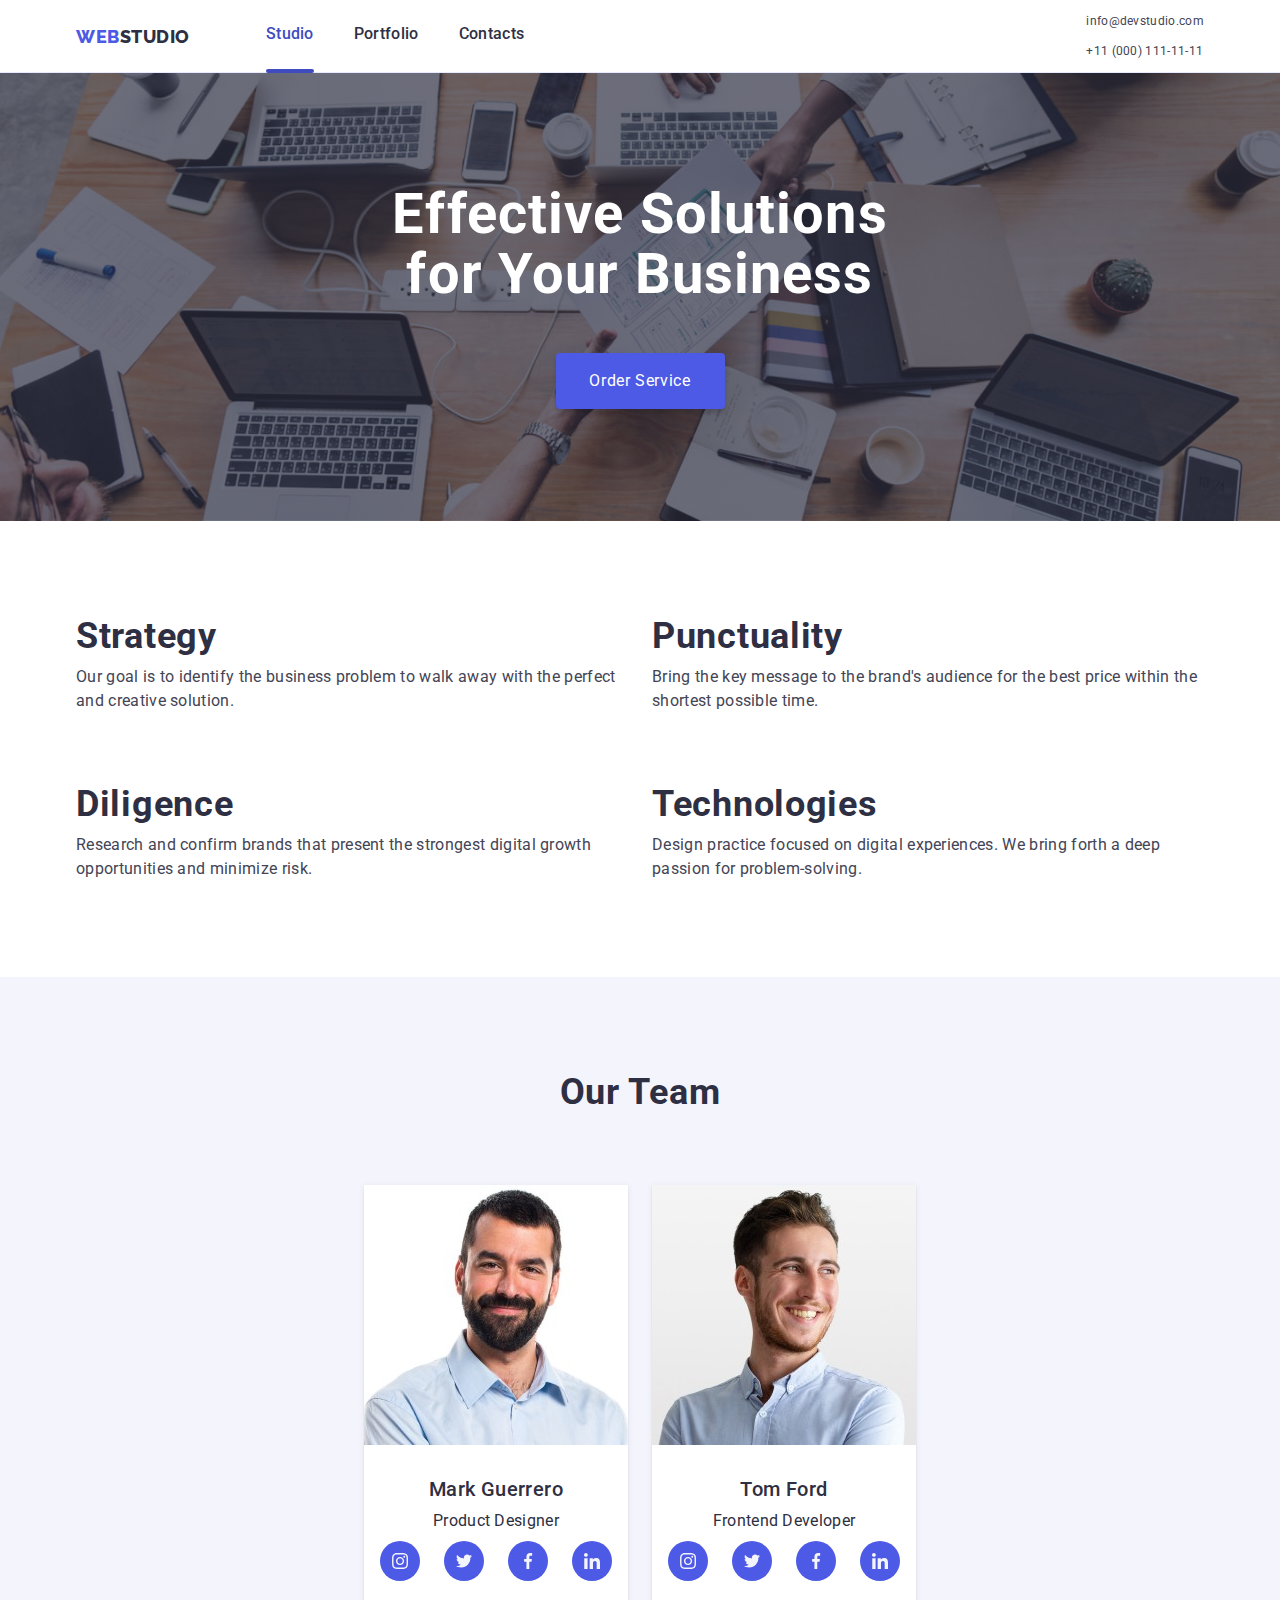
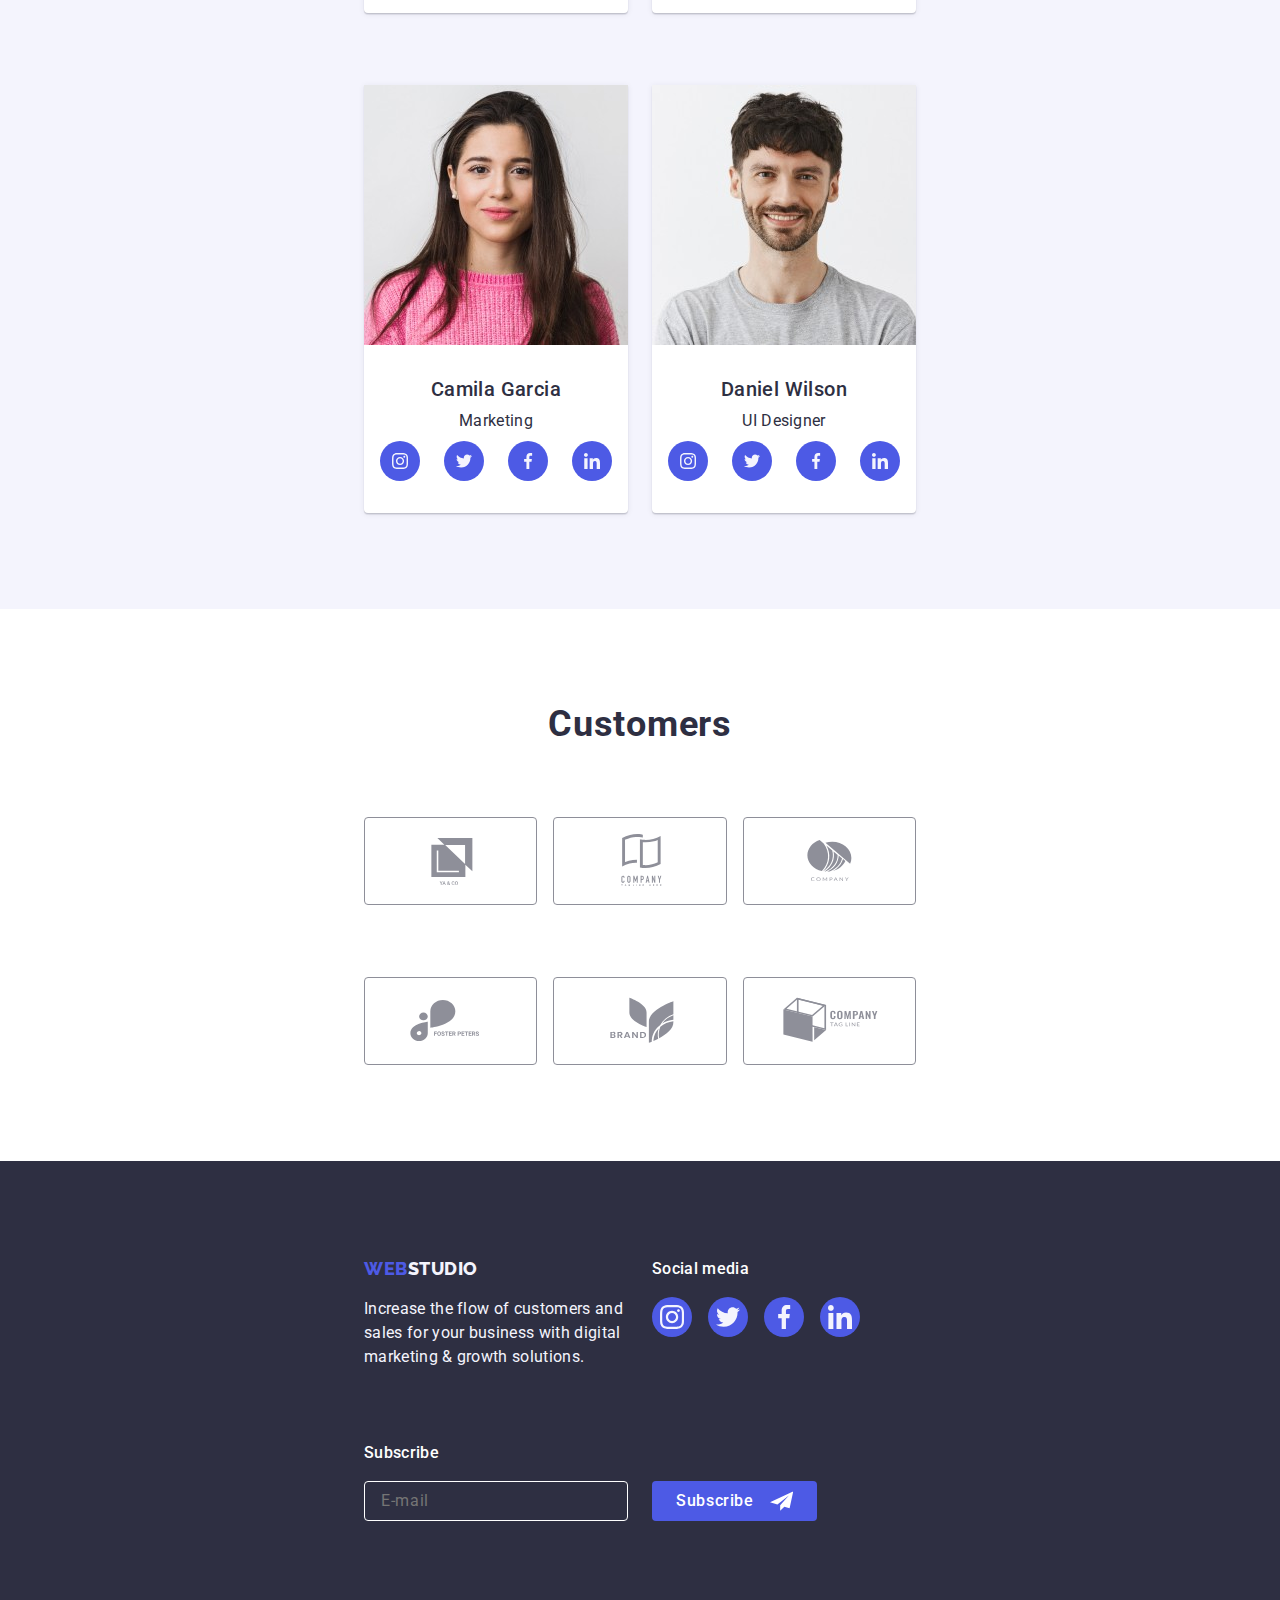
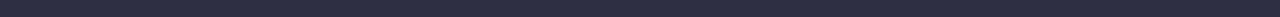
==== index.html @ 0ea80d76 "header rosponsive" ====
<!DOCTYPE html>
<html lang="en">
  <head>
    <meta charset="UTF-8" />
    <meta name="viewport" content="width=device-width, initial-scale=1.0" />
    <meta name="keywords" content="Web Studio" />
    <!-- Спочатку нормалізатор -->
    <link
      rel="stylesheet"
      href="https://cdn.jsdelivr.net/npm/modern-normalize@2.0.0/modern-normalize.min.css"
    />
    <!-- Google Fonts -->
    <link rel="preconnect" href="https://fonts.googleapis.com" />
    <link rel="preconnect" href="https://fonts.gstatic.com" crossorigin />
    <link
      href="https://fonts.googleapis.com/css2?family=Raleway:wght@800&family=Roboto:wght@400;500;700&display=swap"
      rel="stylesheet"
    />
    <link rel="shortcut icon" href="images/logo.svg" type="image/svg+xml" />
    <link rel="stylesheet" href="css/styles.css" />
    <title>Web Studio</title>
  </head>

  <body>
    <!--#region Header -->
    <header class="top-line">
      <div class="container">
        <nav>
          <a class="logo" href="index.html">
            WEB<span class="logo-studio-dark">STUDIO</span>
          </a>
          <ul class="nav-list">
            <li><a class="nav-link current" href="index.html">Studio</a></li>
            <li><a class="nav-link" href="portfolio.html">Portfolio</a></li>
            <li><a class="nav-link" href="#Contacts">Contacts</a></li>
          </ul>
        </nav>
        <address class="address" id="Contacts">
          <ul class="address-list">
            <li>
              <a href="mailto:info@devstudio.com">info@devstudio.com</a>
            </li>
            <li>
              <a href="tel:+110001111111">+11 (000) 111-11-11</a>
            </li>
          </ul>
        </address>
      </div>
    </header>
    <!--#endregion Header-->

    <!--#region Main -->
    <main>
      <!--#region Hero-->
      <section class="hero">
        <div class="container">
          <h1>Effective Solutions for Your Business</h1>
          <button type="button" data-modal-open>Order Service</button>
        </div>
      </section>
      <!--#endregion Hero -->

      <!--#region Section advantages-->
      <section class="section-advantages">
        <div class="container">
          <h2 class="visually-hidden">Advantages</h2>
          <ul class="advantages-list">
            <li class="advantages-list-item">
              <div class="advantages-img">
                <svg class="advantages-svg">
                  <use href="./images/icons.svg#icon-antenna"></use>
                </svg>
              </div>
              <h3 class="advantages-header">Strategy</h3>
              <p class="advantages-text">
                Our goal is to identify the business problem to walk away with
                the perfect and creative solution.
              </p>
            </li>
            <li class="advantages-list-item">
              <div class="advantages-img">
                <svg class="advantages-svg">
                  <use href="./images/icons.svg#icon-clock"></use>
                </svg>
              </div>
              <h3 class="advantages-header">Punctuality</h3>
              <p class="advantages-text">
                Bring the key message to the brand's audience for the best price
                within the shortest possible time.
              </p>
            </li>
            <li class="advantages-list-item">
              <div class="advantages-img">
                <svg class="advantages-svg">
                  <use href="./images/icons.svg#icon-diagram"></use>
                </svg>
              </div>
              <h3 class="advantages-header">Diligence</h3>
              <p class="advantages-text">
                Research and confirm brands that present the strongest digital
                growth opportunities and minimize risk.
              </p>
            </li>
            <li class="advantages-list-item">
              <div class="advantages-img">
                <svg class="advantages-svg">
                  <use href="./images/icons.svg#icon-astronaut"></use>
                </svg>
              </div>
              <h3 class="advantages-header">Technologies</h3>
              <p class="advantages-text">
                Design practice focused on digital experiences. We bring forth a
                deep passion for problem-solving.
              </p>
            </li>
          </ul>
        </div>
      </section>
      <!--#endregion-->

      <!--#region Section 2-->
      <section class="what-we-doing hide">
        <div class="container">
          <h2>What are we doing</h2>
          <ul>
            <li>
              <img
                src="images/img_1.jpg"
                alt="Desktop site design example on desktop PC"
                width="360"
                height="300"
              />
            </li>
            <li>
              <img
                src="images/img_2.jpg"
                alt="Mobile site design examples on mobile phone"
                width="360"
                height="300"
              />
            </li>
            <li>
              <img
                src="images/img_3.jpg"
                alt="Responsive design examples on phone and notebook"
                width="360"
                height="300"
              />
            </li>
          </ul>
        </div>
      </section>
      <!--#endregion Section 2-->

      <!--#region Our Team -->
      <section class="our-team">
        <div class="container">
          <h2 class="our-team-h2">Our Team</h2>
          <ul class="team-list">
            <li class="our-team-item">
              <img
                src="images/team_01.jpg"
                alt="Team member Mark Guerrero"
                width="264"
                height="260"
              />
              <div class="our-team-txt">
                <h3 class="team-name">Mark Guerrero</h3>
                <p class="team-position">Product Designer</p>
                <ul class="team-social-list">
                  <li class="team-social-item">
                    <a
                      class="team-social-lnk"
                      href="http://www.instagram.com"
                      target="_blank"
                    >
                      <svg class="team-social-ico" width="16" height="16">
                        <use href="./images/icons.svg#icon-instagram"></use>
                      </svg>
                    </a>
                  </li>
                  <li class="team-social-item">
                    <a
                      class="team-social-lnk"
                      href="http://twitter.com"
                      target="_blank"
                    >
                      <svg class="team-social-ico" width="16" height="16">
                        <use href="./images/icons.svg#icon-twitter"></use>
                      </svg>
                    </a>
                  </li>
                  <li class="team-social-item">
                    <a
                      class="team-social-lnk"
                      href="http://facebook.com"
                      target="_blank"
                    >
                      <svg class="team-social-ico" width="16" height="16">
                        <use href="./images/icons.svg#icon-facebook"></use>
                      </svg>
                    </a>
                  </li>
                  <li class="team-social-item">
                    <a
                      class="team-social-lnk"
                      href="http://linkedin.com"
                      target="_blank"
                    >
                      <svg class="team-social-ico" width="16" height="16">
                        <use href="./images/icons.svg#icon-linkedin"></use>
                      </svg>
                    </a>
                  </li>
                </ul>
              </div>
            </li>
            <li class="our-team-item">
              <img
                src="images/team_02.jpg"
                alt="Team member Tom Ford"
                width="264"
                height="260"
              />
              <div class="our-team-txt">
                <h3 class="team-name">Tom Ford</h3>
                <p class="team-position">Frontend Developer</p>
                <ul class="team-social-list">
                  <li class="team-social-item">
                    <a
                      class="team-social-lnk"
                      href="http://www.instagram.com"
                      target="_blank"
                    >
                      <svg class="team-social-ico" width="16" height="16">
                        <use href="./images/icons.svg#icon-instagram"></use>
                      </svg>
                    </a>
                  </li>
                  <li class="team-social-item">
                    <a
                      class="team-social-lnk"
                      href="http://twitter.com"
                      target="_blank"
                    >
                      <svg class="team-social-ico" width="16" height="16">
                        <use href="./images/icons.svg#icon-twitter"></use>
                      </svg>
                    </a>
                  </li>
                  <li class="team-social-item">
                    <a
                      class="team-social-lnk"
                      href="http://facebook.com"
                      target="_blank"
                    >
                      <svg class="team-social-ico" width="16" height="16">
                        <use href="./images/icons.svg#icon-facebook"></use>
                      </svg>
                    </a>
                  </li>
                  <li class="team-social-item">
                    <a
                      class="team-social-lnk"
                      href="http://linkedin.com"
                      target="_blank"
                    >
                      <svg class="team-social-ico" width="16" height="16">
                        <use href="./images/icons.svg#icon-linkedin"></use>
                      </svg>
                    </a>
                  </li>
                </ul>
              </div>
            </li>
            <li class="our-team-item">
              <img
                src="images/team_03.jpg"
                alt="Team member Camila Garcia"
                width="264"
                height="260"
              />
              <div class="our-team-txt">
                <h3 class="team-name">Camila Garcia</h3>
                <p class="team-position">Marketing</p>
                <ul class="team-social-list">
                  <li class="team-social-item">
                    <a
                      class="team-social-lnk"
                      href="http://www.instagram.com"
                      target="_blank"
                    >
                      <svg class="team-social-ico" width="16" height="16">
                        <use href="./images/icons.svg#icon-instagram"></use>
                      </svg>
                    </a>
                  </li>
                  <li class="team-social-item">
                    <a
                      class="team-social-lnk"
                      href="http://twitter.com"
                      target="_blank"
                    >
                      <svg class="team-social-ico" width="16" height="16">
                        <use href="./images/icons.svg#icon-twitter"></use>
                      </svg>
                    </a>
                  </li>
                  <li class="team-social-item">
                    <a
                      class="team-social-lnk"
                      href="http://facebook.com"
                      target="_blank"
                    >
                      <svg class="team-social-ico" width="16" height="16">
                        <use href="./images/icons.svg#icon-facebook"></use>
                      </svg>
                    </a>
                  </li>
                  <li class="team-social-item">
                    <a
                      class="team-social-lnk"
                      href="http://linkedin.com"
                      target="_blank"
                    >
                      <svg class="team-social-ico" width="16" height="16">
                        <use href="./images/icons.svg#icon-linkedin"></use>
                      </svg>
                    </a>
                  </li>
                </ul>
              </div>
            </li>
            <li class="our-team-item">
              <img
                src="images/team_04.jpg"
                alt="Team member Daniel Wilson"
                width="264"
                height="260"
              />
              <div class="our-team-txt">
                <h3 class="team-name">Daniel Wilson</h3>
                <p class="team-position">UI Designer</p>
                <ul class="team-social-list">
                  <li class="team-social-item">
                    <a
                      class="team-social-lnk"
                      href="http://www.instagram.com"
                      target="_blank"
                    >
                      <svg class="team-social-ico" width="16" height="16">
                        <use href="./images/icons.svg#icon-instagram"></use>
                      </svg>
                    </a>
                  </li>
                  <li class="team-social-item">
                    <a
                      class="team-social-lnk"
                      href="http://twitter.com"
                      target="_blank"
                    >
                      <svg class="team-social-ico" width="16" height="16">
                        <use href="./images/icons.svg#icon-twitter"></use>
                      </svg>
                    </a>
                  </li>
                  <li class="team-social-item">
                    <a
                      class="team-social-lnk"
                      href="http://facebook.com"
                      target="_blank"
                    >
                      <svg class="team-social-ico" width="16" height="16">
                        <use href="./images/icons.svg#icon-facebook"></use>
                      </svg>
                    </a>
                  </li>
                  <li class="team-social-item">
                    <a
                      class="team-social-lnk"
                      href="http://linkedin.com"
                      target="_blank"
                    >
                      <svg class="team-social-ico" width="16" height="16">
                        <use href="./images/icons.svg#icon-linkedin"></use>
                      </svg>
                    </a>
                  </li>
                </ul>
              </div>
            </li>
          </ul>
        </div>
      </section>
      <!--#endregion Our Team -->

      <!--#region Customers -->
      <section class="section-customers">
        <div class="container">
          <h2>Customers</h2>
          <ul class="customer-list">
            <li class="customer-item">
              <a
                href="index.html"
                class="customer-lnk"
                target="_blank"
                rel="noopener noreferrer nofollow"
              >
                <svg class="customer-ico" width="104" height="56">
                  <use href="./images/icons.svg#icon-Logo-0"></use>
                </svg>
              </a>
            </li>
            <li class="customer-item">
              <a
                href="index.html"
                class="customer-lnk"
                target="_blank"
                rel="noopener noreferrer nofollow"
              >
                <svg class="customer-ico" width="104" height="56">
                  <use href="./images/icons.svg#icon-Logo-1"></use>
                </svg>
              </a>
            </li>
            <li class="customer-item">
              <a
                href="index.html"
                class="customer-lnk"
                target="_blank"
                rel="noopener noreferrer nofollow"
              >
                <svg class="customer-ico" width="104" height="56">
                  <use href="./images/icons.svg#icon-Logo-2"></use>
                </svg>
              </a>
            </li>
            <li class="customer-item">
              <a
                href="index.html"
                class="customer-lnk"
                target="_blank"
                rel="noopener noreferrer nofollow"
              >
                <svg class="customer-ico" width="104" height="56">
                  <use href="./images/icons.svg#icon-Logo-3"></use>
                </svg>
              </a>
            </li>
            <li class="customer-item">
              <a
                href="index.html"
                class="customer-lnk"
                target="_blank"
                rel="noopener noreferrer nofollow"
              >
                <svg class="customer-ico" width="104" height="56">
                  <use href="./images/icons.svg#icon-Logo-4"></use>
                </svg>
              </a>
            </li>
            <li class="customer-item">
              <a
                href="index.html"
                class="customer-lnk"
                target="_blank"
                rel="noopener noreferrer nofollow"
              >
                <svg class="customer-ico" width="104" height="56">
                  <use href="./images/icons.svg#icon-Logo-5"></use>
                </svg>
              </a>
            </li>
          </ul>
        </div>
      </section>
      <!--#endregion Customers -->
    </main>
    <!--#endregion Main-->

    <!--#region Footer-->
    <footer class="footer">
      <div class="container">
        <div class="ftr-about">
          <a class="logo" href="index.html">
            WEB<span class="logo-studio-light">STUDIO</span>
          </a>
          <p class="footer-text">
            Increase the flow of customers and sales for your business with
            digital marketing & growth solutions.
          </p>
        </div>
        <div class="ftr-social">
          <p>Social media</p>
          <ul class="ftr-social-list">
            <li class="ftr-social-item">
              <a
                class="ftr-social-lnk"
                href="http://www.instagram.com"
                target="_blank"
              >
                <svg class="ftr-social-ico" width="24" height="24">
                  <use href="./images/icons.svg#icon-instagram"></use>
                </svg>
              </a>
            </li>
            <li class="ftr-social-item">
              <a
                class="ftr-social-lnk"
                href="http://twitter.com"
                target="_blank"
              >
                <svg class="ftr-social-ico" width="24" height="24">
                  <use href="./images/icons.svg#icon-twitter"></use>
                </svg>
              </a>
            </li>
            <li class="ftr-social-item">
              <a
                class="ftr-social-lnk"
                href="http://facebook.com"
                target="_blank"
              >
                <svg class="ftr-social-ico" width="24" height="24">
                  <use href="./images/icons.svg#icon-facebook"></use>
                </svg>
              </a>
            </li>
            <li class="ftr-social-item">
              <a
                class="ftr-social-lnk"
                href="http://linkedin.com"
                target="_blank"
              >
                <svg class="ftr-social-ico" width="24" height="24">
                  <use href="./images/icons.svg#icon-linkedin"></use>
                </svg>
              </a>
            </li>
          </ul>
        </div>
        <!--#region Subscribe -->
        <div class="ftr-subscribe">
          <p>Subscribe</p>
          <form class="ftr-subscribe-form">
            <input
              class="ftr-subscribe-input"
              type="email"
              name="email"
              placeholder="E-mail"
            />
            <button class="ftr-subscribe-btn" type="submit">
              Subscribe
              <svg class="ftr-subscribe-ico" width="24" height="24">
                <use href="./images/icons.svg#icon-send"></use>
              </svg>
            </button>
          </form>
        </div>
        <!--#endregion Subscribe -->
      </div>
    </footer>
    <!--#endregion Footer-->
    <!--#region Script-->
    <div class="backdrop is-hidden" data-modal>
      <div class="modal">
        <button class="modal-close-btn" type="button" data-modal-close>
          <svg class="modal-btn-ico" width="8" height="8">
            <use href="./images/icons.svg#icon-close"></use>
          </svg>
        </button>
        <p class="modal-title">Leave your contacts and we will call you back</p>
        <form class="modal-form">
          <div class="modal-inputs">
            <label class="modal-label">
              <span class="modal-label-text">Name</span>
              <span class="modal-label-span">
                <input class="modal-input" type="text" name="name" />
                <svg class="modal-input-ico" width="12" height="12">
                  <use href="./images/icons.svg#icon-person"></use>
                </svg>
              </span>
            </label>
            <label class="modal-label">
              <span class="modal-label-text">Phone</span>
              <span class="modal-label-span">
                <input class="modal-input" type="tel" name="phone" />
                <svg class="modal-input-ico" width="13" height="13">
                  <use href="./images/icons.svg#icon-tel"></use>
                </svg>
              </span>
            </label>
            <label class="modal-label">
              <span class="modal-label-text">Email</span>
              <span class="modal-label-span">
                <input class="modal-input" type="email" name="email" />
                <svg class="modal-input-ico" width="15" height="12">
                  <use href="./images/icons.svg#icon-mail"></use>
                </svg>
              </span>
            </label>
            <label class="modal-label">
              <span class="modal-label-text">Comment</span>
              <textarea
                class="modal-input modal-input-textarea"
                name="comment"
                placeholder="Text input"
                rows="5"
                cols="30"
              ></textarea>
            </label>
          </div>
          <label class="modal-privacy-label">
            <input
              class="modal-privacy-checkbox visually-hidden"
              type="checkbox"
              name="agreement"
              required
            />
            <span class="modal-privacy-label-text"
              ><span class="modal-privacy-checkbox-custom"
                ><svg class="modal-privacy-checkmark" width="10" height="8">
                  <use
                    href="./images/icons.svg#icon-checkmark"
                  ></use></svg></span
              >I accept the terms and conditions of the
              <a
                class="modal-privacy-policy-link"
                href="#"
                target="_blank"
                rel="noopener noreferrer"
                >Privacy Policy</a
              ></span
            >
          </label>
          <button class="modal-btn">Send</button>
        </form>
      </div>
    </div>
    <script src="./js/modal.js"></script>
    <!--#endregion Script-->
  </body>
</html>
---- css/styles.css ----
/*#region root */
:root {
  /* color */
  --iris: #4d5ae5;
  --ocean: #404bbf;
  --navy-blue: #2e2f42;
  --green: #31d0aa;
  --slate: #434455;
  --light-slate: #8e8f99;
  --cornflower: #e7e9fc;
  --cloud: #f4f4fd;
  --navy-blue-modal: rgba(46, 47, 66, 0.4);
  --grey: rgba(46, 47, 66, 0.7);
  --white: #fff;
  --dairy: #fcfcfc;
  /* font */
  --font-family: "Roboto", sans-serif;
  --second-family: "Raleway", sans-serif;
  /* transitions */
  --transition: 250ms cubic-bezier(0.4, 0, 0.2, 1);
}
/*#endregion root */
/*#region Visually hidden CSS pattern ------------------*/
.visually-hidden {
  position: absolute;
  width: 1px;
  height: 1px;
  margin: -1px;
  border: 0;
  padding: 0;
  white-space: nowrap;
  clip-path: inset(100%);
  clip: rect(0 0 0 0);
  overflow: hidden;
}
/*#endregion Visually hidden CSS pattern ------------------*/
/*#region class hide */
.hide {
  display: none;
}
/*#endregion class hide */
/*#region Current ----------------------------*/

.current {
  color: var(--ocean);
}
.current::after {
  position: relative;
  bottom: -23px;
  content: "";
  display: block;
  height: 4px;
  width: 100%;
  background-color: var(--ocean);
  border-radius: 2px;
}
/*#endregion Current ----------------------------*/
/*#region Body --------------------------------------*/
body {
  font-family: var(--font-family);
  color: var(--navy-blue);
  background-color: var(--white);
}
.container {
  width: auto;
  min-width: 320px;
  max-width: 1158px;
  margin: 0 auto;
  padding: 0 15px;
}
header {
  border-bottom: 1px solid var(--cornflower);
}
header .container {
  display: flex;
  justify-content: space-between;
  align-items: center;
  background-color: var(--white);
}
nav {
  display: flex;
  align-items: center;
  font-weight: 500;
  line-height: 1.5;
  letter-spacing: 0.02em;
}
nav .logo {
  margin: 24px 0;
}
.nav-list {
  margin-left: 76px;
  display: flex;
  gap: 40px;
}
.nav-link {
  display: inline-block;
  padding-top: 22px;
  padding-bottom: 22px;
}
.address {
  font-style: normal;
  line-height: 1.5;
  letter-spacing: 0.02em;
  color: var(--slate);
}
.address-list {
  display: flex;
  flex-direction: column;
  column-gap: 40px;
  row-gap: 12px;
  font-size: 12px;
}
@media screen and (max-width: 767px) {
  .nav-list,
  .address-list {
    display: none;
  }
}
@media screen and (min-width: 1440px) {
  .address-list {
    flex-direction: row;
    font-size: unset;
  }
}
h1,
h2,
h3,
h4,
h5,
h6,
p {
  margin: 0;
}
img {
  display: block;
  max-width: 100%;
  height: auto;
}
:focus {
  outline: 0;
}
h2 {
  margin: 0;
  font-family: var(--font-family);
  font-weight: 700;
  font-size: 36px;
  line-height: 1.11;
  letter-spacing: 0.02em;
  text-transform: capitalize;
  text-align: center;
  color: var(--navy-blue);
}
a {
  /* скидання дефолтного підкреслення для посилань */
  text-decoration: none;
  color: currentColor;
  /* color: inherit; */
  transition: color var(--transition);
}
a:hover,
a:focus {
  color: var(--iris);
}
ul {
  /* скидання маркерів у списках */
  list-style-type: none;
  margin: 0;
  padding: 0;
}
/*#endregion Body ---------------------------------*/
/*#region logo ------------------------------------ */
.logo {
  padding: 1.5px 0;
  font-family: var(--second-family);
  font-weight: 800;
  font-size: 18px;
  line-height: 1.17;
  letter-spacing: 0.03em;
  text-transform: uppercase;
  color: var(--iris);
}
.logo-studio-dark {
  color: #2e2f42;
}
.logo-studio-light {
  color: #f4f4fd;
}
/*#endregion logo -------------------------------*/
/*#region hero -----------------------------*/
.hero {
  margin: 0 auto;
  padding: 112px 0;
  background: var(--navy-blue);
  color: var(--white);
  text-align: center;
  background-image: linear-gradient(
      rgba(46, 47, 66, 0.7),
      rgba(46, 47, 66, 0.7)
    ),
    url(../images/hero-bg.jpg);
  background-repeat: no-repeat;
  background-position: 50% 50%;
  background-size: cover;
  max-width: 1440px;
}
@media screen and (min-width: 1440px) {
  .hero {
    padding: 188px 0;
  }
}
.hero h1 {
  margin: 0 auto 48px;
  width: 320px;
  font-weight: 700;
  font-size: 36px;
  line-height: 111%;
  letter-spacing: 0.02em;
}
@media screen and (min-width: 768px) {
  .hero h1 {
    width: 496px;
    font-size: 56px;
    line-height: 107%;
  }
}
.hero button {
  border: 0;
  border-radius: 4px;
  margin: 0 auto;
  padding: 16px 32px;
  width: 169px;
  height: 56px;
  letter-spacing: 0.04em;
  color: var(--white);
  box-shadow: 0 4px 4px 0 rgba(0, 0, 0, 0.15);
  background: var(--iris);
  transition: background-color var(--transition);
}
.hero button:hover,
.hero button:focus {
  color: var(--white);
  box-shadow: 0 2px 2px 0 rgba(0, 0, 0, 0.12), 0 2px 1px 0 rgba(0, 0, 0, 0.08),
    0 3px 1px 0 rgba(0, 0, 0, 0.1);
  background: var(--ocean);
  cursor: pointer;
}
/*#endregion hero -----------------------------*/
/*#region section-advantages -----------------------------*/
.section-advantages {
  --items: 1;
  --pad-h: 0px;
  --pad-v: 96px;
  /* padding-top: 120px; */
  padding: var(--pad-v) var(--pad-h);
  line-height: 150%;
  letter-spacing: 0.02em;
  /* font-size: 16px; */
  color: var(--slate);
  min-width: fit-content;
}
@media screen and (min-width: 768px) {
  .section-advantages {
    --items: 2;
  }
}
@media screen and (min-width: 1440px) {
  .section-advantages {
    --items: 4;
    --pad-h: 140px;
    --pad-v: 120px;
  }
}
.advantages-list {
  display: flex;
  /* flex-direction: row; */
  flex-direction: column;
  column-gap: 24px;
  row-gap: 72px;
  justify-content: space-between;
  flex-wrap: nowrap;
  justify-content: space-between;
  width: 100%;
}
@media screen and (min-width: 768px) {
  .advantages-list {
    flex-direction: row;
    flex-wrap: wrap;
    justify-content: space-between;
  }
}
.advantages-list-item {
  flex-basis: calc(
    100% / var(--items) - 24px * (var(--items) - 1) / var(--items)
  );
}
.advantages-header {
  margin: 0 0 8px 0;
  /* font-size: 20px; */
  font-size: 36px;
  /* font-weight: 500; */
  font-weight: 700;
  line-height: 111%;
  letter-spacing: 0.02em;
  text-align: center;
  color: var(--navy-blue);
}
@media screen and (min-width: 768px) {
  .advantages-header {
    text-align: start;
  }
}
@media screen and (min-width: 1440px) {
  .advantages-header {
    margin: 8px 0;
    font-weight: 500;
    font-size: 20px;
    line-height: 120%;
  }
}
.advantages-img {
  padding: 24px 0;
  background: var(--cloud);
  border-radius: 4px;
  text-align: center;
}
@media screen and (max-width: 1439px) {
  .advantages-img {
    display: none;
  }
}

.advantages-svg {
  width: 64px;
  height: 64px;
  margin: 0 auto;
}
/*#endregion section-advantages -----------------------------*/
/*#region what-we-doing ----------------------------------*/
.what-we-doing {
  padding: 120px 0;
}
.what-we-doing ul {
  margin-top: 72px;
  display: flex;
  gap: 24px;
  justify-content: center;
}
.what-we-doing ul li img {
  border: 1px solid var(--cornflower);
}
/*#endregion what-we-doing -------------------------------*/
/*#region team ----------------------------------*/
.our-team {
  padding: 96px 0;
  background-color: var(--cloud);
  text-align: center;
  min-width: fit-content;
}
.our-team-h2 {
  margin-bottom: 72px;
}
.our-team-txt {
  padding: 32px 16px;
}
.team-name {
  font-weight: 500;
  font-size: 20px;
  line-height: 120%;
  letter-spacing: 0.02em;
}
.team-position {
  margin-top: 8px;
  line-height: 1.5;
  letter-spacing: 0.02em;
}
.team-list {
  --row-items: 1;
  --pad-h: calc(
    (100% - 264px * var(--row-items) - 24px * (var(--row-items) - 1)) / 2
  );
  padding: 0 var(--pad-h);
  display: flex;
  flex-direction: row;
  flex-wrap: wrap;
  justify-content: center;
  column-gap: 24px;
  /* column-gap: calc(100% / var(--row-items) - 24px * (var(--row-items) - 1) / var(--row-items)); */
  row-gap: 72px;
  /* flex-direction: row; */
  /* flex-wrap: nowrap; */
}
@media screen and (min-width: 768px) {
  .team-list {
    --row-items: 2;
  }
}
@media screen and (min-width: 1440px) {
  .team-list {
    --row-items: 4;
  }
}
.our-team-item {
  flex-basis: 264px;
  border-radius: 0 0 4px 4px;
  box-shadow: 0 2px 1px 0 rgba(46, 47, 66, 0.08),
    0 1px 1px 0 rgba(46, 47, 66, 0.16), 0 1px 6px 0 rgba(46, 47, 66, 0.08);
  background: var(--white);
}
.team-social-list {
  margin-top: 8px;
  display: flex;
  flex-direction: row;
  justify-content: space-between;
}
.team-social-item {
  display: flex;
  justify-content: center;
  align-items: center;
  width: 40px;
  height: 40px;
  border-radius: 50%;
  background-color: var(--iris);
  transition: background-color var(--transition);
}
.team-social-item:has(> .team-social-lnk:hover),
.team-social-item:has(> .team-social-lnk:focus) {
  background-color: var(--ocean);
}
.team-social-lnk {
  fill: var(--cloud);
  width: 16px;
  height: 16px;
}
/*#endregion team ----------------------------------*/
/*#region customers-------------------------------- */
.section-customers {
  --row-items: 2;
  --itm-width: calc((100% - 16px * (var(--row-items) - 1)) / var(--row-items));
  padding: 96px 0;
  min-width: fit-content;
}
@media screen and (min-width: 768px) {
  .section-customers {
    --row-items: 3;
  }
}
@media screen and (min-width: 1440px) {
  .section-customers {
    --row-items: 6;
  }
}
.section-customers h2 {
  margin-bottom: 72px;
}
.customer-list {
  margin: 0 auto;
  display: flex;
  flex-wrap: wrap;
  justify-content: center;
  column-gap: 16px;
  row-gap: 72px;
}
@media screen and (min-width: 768px) and (max-width: 1439px) {
  .customer-list {
    width: 552px;
  }
}
.customer-item {
  flex-grow: 1;
  display: flex;
  justify-content: center;
  align-items: center;
  flex-basis: var(--itm-width);
  height: 88px;
  border: 1px solid var(--light-slate);
  border-radius: 4px;
  transition: border-color var(--transition), fill var(--transition);
}
.customer-lnk {
  fill: var(--light-slate);
  transition: fill var(--transition);
  /* color: var(--light-slate) */
}
.customer-item:hover,
.customer-item:focus,
.customer-item:hover .customer-lnk,
.customer-item:focus .customer-lnk {
  border-color: var(--ocean);
  fill: var(--ocean);
}
/*#endregion customers-------------------------------- */
/*#region footer ---------------------------------- */
.footer {
  padding: 96px 0;
  color: var(--cloud);
  background-color: var(--navy-blue);
}
.footer .container {
  display: flex;
  flex-direction: column;
  flex-wrap: wrap;
  /* justify-content: center; */
  align-items: center;
  row-gap: 72px;
  column-gap: 24px;
  /* justify-content: space-between; */
}
@media screen and (min-width: 768px) {
  .footer .container {
    flex-direction: row;
    align-items: flex-start;
    width: calc(552px + 15px * 2);
  }
}
@media screen and (min-width: 1440px) {
  .footer .container {
    justify-content: space-between;
    width: 100%;
  }
}
.ftr-about {
  display: flex;
  flex-direction: column;
  align-items: center;
  column-gap: 24px;
  row-gap: 16px;
  width: 264px;
}
@media screen and (min-width: 768px) {
  .ftr-about {
    align-items: flex-start;
  }
}
.footer-text {
  /* margin-top: 16px; */
  letter-spacing: 0.02em;
  line-height: 1.5;
}
.ftr-social {
  /* margin-left: calc(120px - ((100% - 264px - 208px - 454px - 20px * 2) / 2)); */
  text-align: center;
}
@media screen and (min-width: 768px) {
  .ftr-social {
    text-align: start;
  }
}
@media screen and (min-width: 1440px) {
  .ftr-social {
    margin-left: 41px;
    margin-left: 80px;
  }
}
.ftr-social p {
  font-weight: 500;
  line-height: 150%;
  letter-spacing: 0.02em;
  color: var(--white);
}
.ftr-social-list {
  margin-top: 16px;
  display: flex;
  flex-direction: row;
  gap: 16px;
}
.ftr-social-item {
  display: flex;
  justify-content: center;
  align-items: center;
  width: 40px;
  height: 40px;
  border-radius: 50%;
  background-color: var(--iris);
  transition: background-color var(--transition);
}
.ftr-social-item:has(> .ftr-social-lnk:hover),
.ftr-social-item:has(> .ftr-social-lnk:focus) {
  background-color: var(--green);
}
.ftr-social-lnk {
  width: 24px;
  height: 24px;
}
.ftr-social-ico {
  fill: var(--cloud);
}
/*#region footer subscribe */
.ftr-subscribe {
  font-weight: 500;
  line-height: 150%;
  letter-spacing: 0.02em;
  color: var(--white);
  text-align: center;
}
@media screen and (max-width: 767px) {
  .ftr-subscribe {
    width: 100%;
  }
}
@media screen and (min-width: 768px) {
  .ftr-subscribe {
    text-align: start;
  }
}
.ftr-subscribe-form {
  margin-top: 16px;
  display: flex;
  flex-wrap: wrap;
  justify-content: center;
  column-gap: 24px;
  row-gap: 16px;
}
@media screen and (min-width: 768px) {
  .ftr-subscribe-form {
    flex-wrap: nowrap;
    justify-content: start;
  }
}
.ftr-subscribe-input {
  flex-grow: 1;
  flex-shrink: 0;
  padding: 8px 16px;
  border: 1px solid var(--white);
  border-radius: 4px;
  width: 264px;
  height: 40px;
  color: var(--white);
  background-color: transparent;
  line-height: 200%;
  letter-spacing: 0.04em;
}
@media screen and (max-width: 767px) {
  .ftr-subscribe-input {
    flex-basis: 100%;
  }
}
.ftr-subscribe-btn {
  display: flex;
  gap: 16px;
  border: none;
  border-radius: 4px;
  padding: 8px 24px;
  width: 165px;
  height: 40px;

  font-family: var(--font-family);
  font-weight: 500;
  font-size: 16px;
  line-height: 150%;
  letter-spacing: 0.04em;
  text-align: center;

  color: var(--white);
  fill: var(--white);

  background: var(--iris);
  transition: background-color var(--transition);
}
.ftr-subscribe-btn:hover,
.ftr-subscribe-btn:focus {
  background-color: var(--green);
  cursor: pointer;
}
/*#endregion footer subscribe */
/*#endregion footer --------------------------------- */
/*#region portfolio.html ---------------------------------- */
.section-portfolio {
  padding: 96px 0 120px 0;
}
.filter {
  display: flex;
  justify-content: center;
  gap: 24px;
}
.filter button {
  border: 1px solid var(--cornflower);
  border-radius: 4px;
  padding: 12px 24px;
  background-color: var(--cloud);
  font-weight: 500;
  line-height: 1.5;
  letter-spacing: 0.04em;
  text-align: center;
  color: var(--iris);
  transition: background-color var(--transition), color var(--transition),
    border-color var(--transition);
}
.filter button:focus,
.filter button:hover {
  border: 1px solid var(--ocean);
  outline: 0;
  color: var(--white);
  box-shadow: 0 2px 2px 0 rgba(0, 0, 0, 0.12), 0 2px 1px 0 rgba(0, 0, 0, 0.08),
    0 3px 1px 0 rgba(0, 0, 0, 0.1);
  background: var(--ocean);
  cursor: pointer;
}
.section-portfolio .projects {
  margin-top: 72px;
  display: flex;
  justify-content: space-between;
  flex-wrap: wrap;
  gap: 48px 24px;
}
.project-item {
  box-shadow: none;
  transition: box-shadow var(--transition);
}
.project-item:has(> .project-lnk:hover),
.project-item:has(> .project-lnk:focus) {
  box-shadow: 0 2px 1px 0 rgba(46, 47, 66, 0.08),
    0 1px 1px 0 rgba(46, 47, 66, 0.16), 0 1px 6px 0 rgba(46, 47, 66, 0.08);
}
.project-div-img {
  position: relative;
  overflow: hidden;
}
.project-overlay {
  padding: 40px 32px;
  line-height: 150%;
  letter-spacing: 0.02em;
  color: var(--cloud);
  background: var(--iris);
  position: absolute;
  top: 0;
  left: 0;
  width: 100%;
  height: 100%;
  transform: translateY(100%);
  transition: transform 250ms ease-in-out;
}
.project-item:has(> .project-lnk:hover) .project-overlay,
.project-item:has(> .project-lnk:focus) .project-overlay {
  transform: translateY(0);
}
.section-portfolio .projects h2 {
  font-weight: 500;
  font-size: 20px;
  line-height: 120%;
  text-align: left;
}
.section-portfolio .projects p {
  margin-top: 8px;
  line-height: 1.5;
  letter-spacing: 0.02em;
  color: var(--slate);
}
.section-portfolio .projects li {
  flex-basis: calc((100% - 24px * 2) / 3);
}
.project-item-text {
  padding: 32px 16px;
  border: 1px solid var(--cornflower);
  border-top-width: 0;
}
/*#endregion portfolio.html --------------------------------- */
/*#region modal */
.backdrop {
  position: fixed;
  inset: 0;
  background-color: var(--navy-blue-modal);
  opacity: 1;
  visibility: visible;
  transition: var(--transition);
  transition-property: opacity, visibility;
}
.backdrop.is-hidden {
  opacity: 0;
  visibility: hidden;
  pointer-events: none;
}
.modal {
  position: absolute;
  top: 50%;
  left: 50%;
  transform: translate(-50%, -50%);
  width: 408px;
  /* height: 584px; */
  padding: 72px 24px 24px 24px;
  background-color: var(--dairy);
  box-shadow: 0px 1px 1px rgba(0, 0, 0, 0.14), 0px 1px 3px rgba(0, 0, 0, 0.12),
    0px 2px 1px rgba(0, 0, 0, 0.2);
  border-radius: 4px;
}
/* .modal input[type="checkbox"] {
  -webkit-appearance: none;
  appearance: none;
  background-color: transparent;
  margin: 0;
  border-radius: 2px;
  border: 1px solid var(--navy-blue-modal);
} */
/* .modal input[type="checkbox"]::before {
  content: "";
  display: block;
  width: 16px;
  height: 16px;
  border: 1px solid var(--navy-blue-modal);
  border-radius: 2px;

  clip-path: polygon(14% 44%, 0 65%, 50% 100%, 100% 16%, 80% 0%, 43% 62%);
} */
.modal-close-btn {
  position: absolute;
  top: 24px;
  right: 24px;
  display: flex;
  justify-content: center;
  align-items: center;
  width: 24px;
  height: 24px;
  padding: 0;
  background-color: var(--cornflower);
  border: 1px solid rgba(0, 0, 0, 0.1);
  border-radius: 50%;
  cursor: pointer;
  /* transition: background-color var(--transition), border var(--transition); */
  transition: var(--transition);
  transition-property: background-color, border, fill;
}
.modal-close-btn:hover,
.modal-close-btn:focus {
  background-color: var(--ocean);
  border: transparent;
  fill: var(--white);
}
.modal-title {
  margin-bottom: 16px;
  font-weight: 500;
  line-height: 150%;
  letter-spacing: 0.02em;
  text-align: center;
}
.modal-form {
  display: flex;
  flex-direction: column;
}
.modal-inputs {
  display: flex;
  flex-direction: column;
  gap: 8px;
}
.modal-label {
  display: flex;
  flex-direction: column;
  /* position: relative; */
}
.modal-privacy-label {
  margin-top: 16px;
  display: flex;
  /* gap: 8px; */
}
.modal-privacy-checkbox {
  position: relative;
  left: 9px;
  top: 17px;
}
.modal-privacy-label:has(input:checked) .modal-privacy-checkbox-custom {
  border-color: transparent;
  background-color: var(--ocean);
}
.modal-privacy-label:has(input:checked) .modal-privacy-checkmark {
  opacity: 1;
}
.modal-privacy-checkbox-custom {
  display: inline-flex;
  justify-content: center;
  align-items: center;
  width: 16px;
  height: 16px;
  border: 1px solid var(--navy-blue-modal);
  border-radius: 2px;
  transition: var(--transition);
  transition-property: border-color, background-color;
}
.modal-privacy-checkmark {
  opacity: 0;
  transition: var(--transition);
  transition-property: opacity;
}
.modal-privacy-label-text {
  display: flex;
  /* justify-content: center; */
  align-items: center;
  gap: 8px;
}

.modal-label-span {
  position: relative;
}
.modal-label-text,
.modal-privacy-label-text {
  margin-bottom: 4px;
  font-size: 12px;
  line-height: 117%;
  letter-spacing: 0.04em;
  color: var(--light-slate);
}
.modal-privacy-label-text {
  margin: 0;
}
.modal-privacy-policy-link {
  line-height: 133%;
  text-decoration: underline;
  text-decoration-skip-ink: none;
  color: var(--iris);
}
.modal-input {
  padding: 11px 38px;
  border: 1px solid var(--navy-blue-modal);
  border-radius: 4px;
  width: 360px;
  height: 40px;
  font-size: 12px;
  transition: var(--transition);
  transition-property: border-color;
}
.modal-input:focus {
  border: 1px solid var(--iris);
  border-radius: 4px;
}
.modal-input-textarea {
  padding: 8px 16px;
  height: 120px;
  resize: none;
}
.modal-input-ico {
  position: absolute;
  top: 50%;
  transform: translateY(-50%);
  left: 16px;
  transition: fill var(--transition);
}
.modal-label:has(.modal-input:focus) .modal-input-ico {
  fill: var(--iris);
  transition: fill var(--transition);
}
.modal-btn {
  margin: 24px auto 0;
  border: none;
  border-radius: 4px;
  padding: 16px 32px;
  width: 169px;
  height: 56px;
  box-shadow: 0 4px 4px 0 rgba(0, 0, 0, 0.15);
  font-weight: 500;
  line-height: 150%;
  letter-spacing: 0.04em;
  color: var(--white);
  background: var(--iris);
  transition: var(--transition);
  transition-property: color, box-shadow, background;
}
.modal-btn:hover,
.modal-btn:focus {
  color: var(--white);
  box-shadow: 0 2px 2px 0 rgba(0, 0, 0, 0.12), 0 2px 1px 0 rgba(0, 0, 0, 0.08),
    0 3px 1px 0 rgba(0, 0, 0, 0.1);
  background: var(--ocean);
  cursor: pointer;
}
/*#endregion modal */
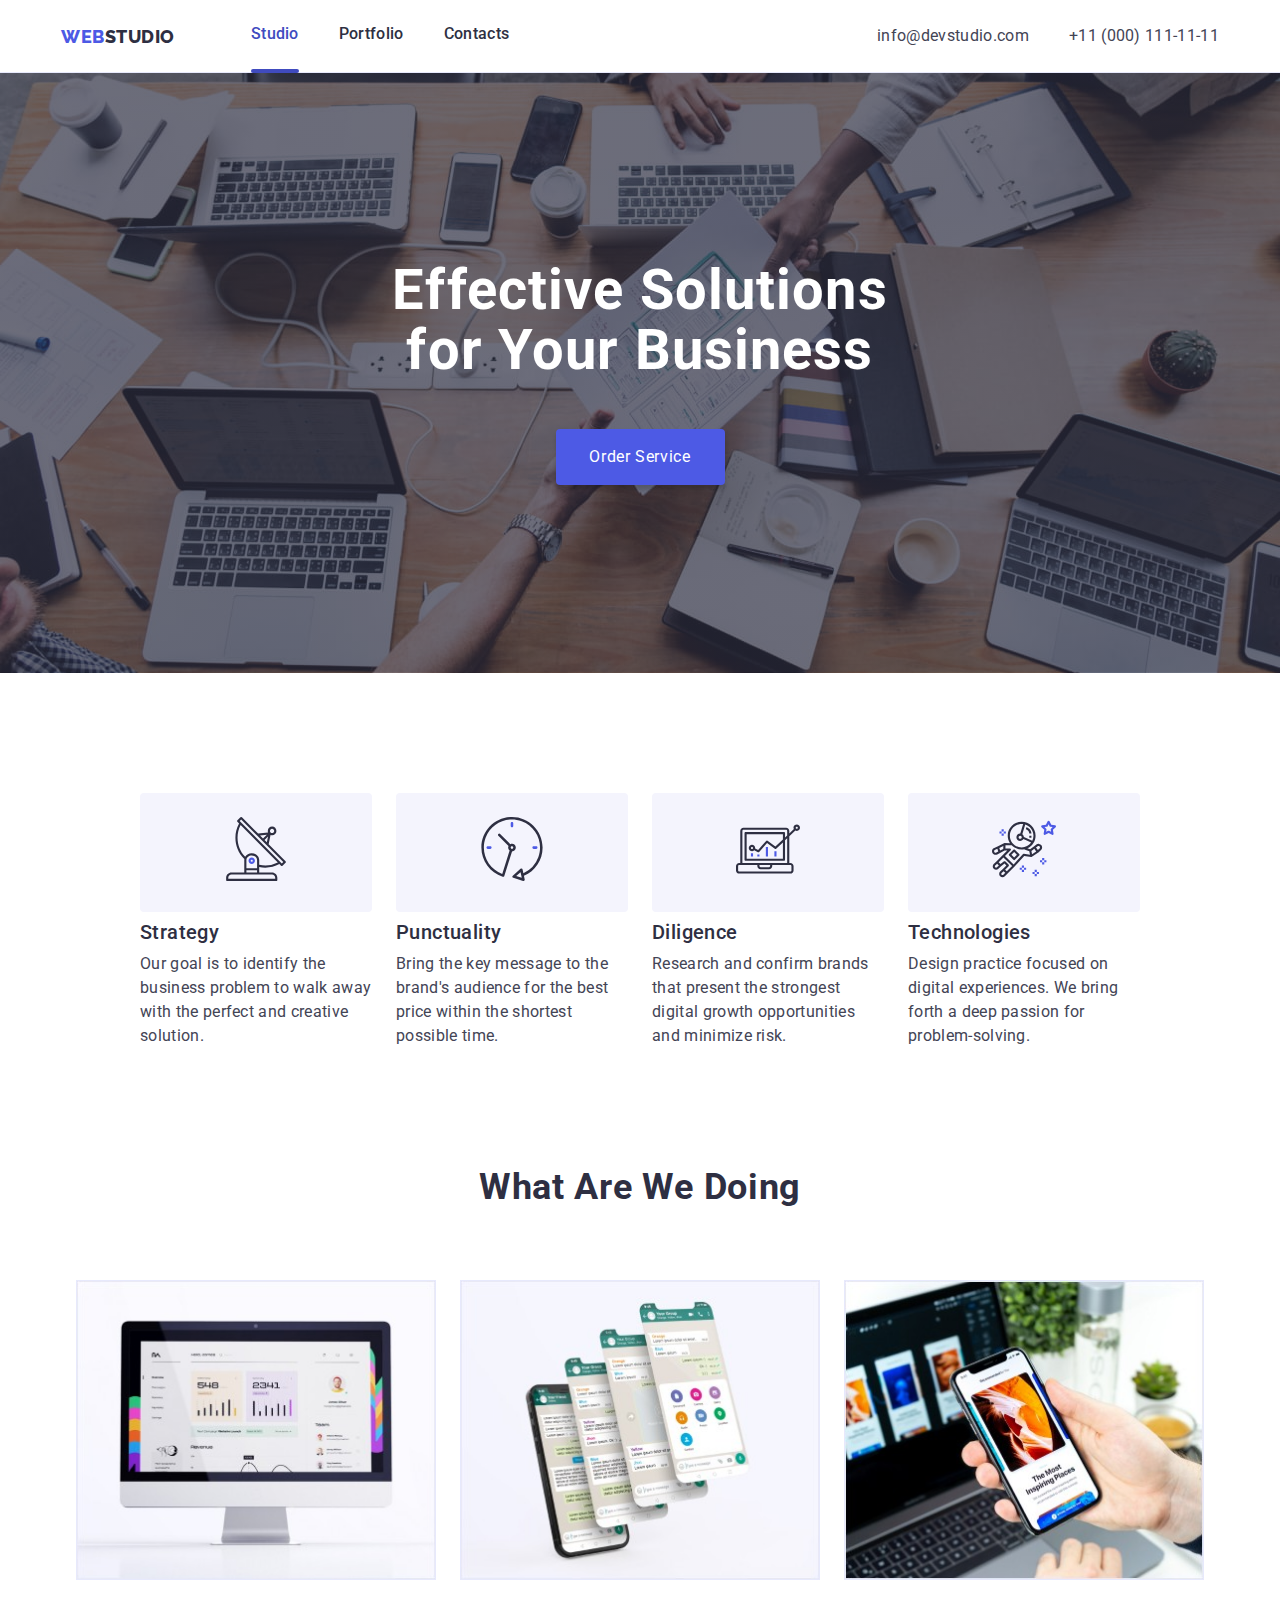
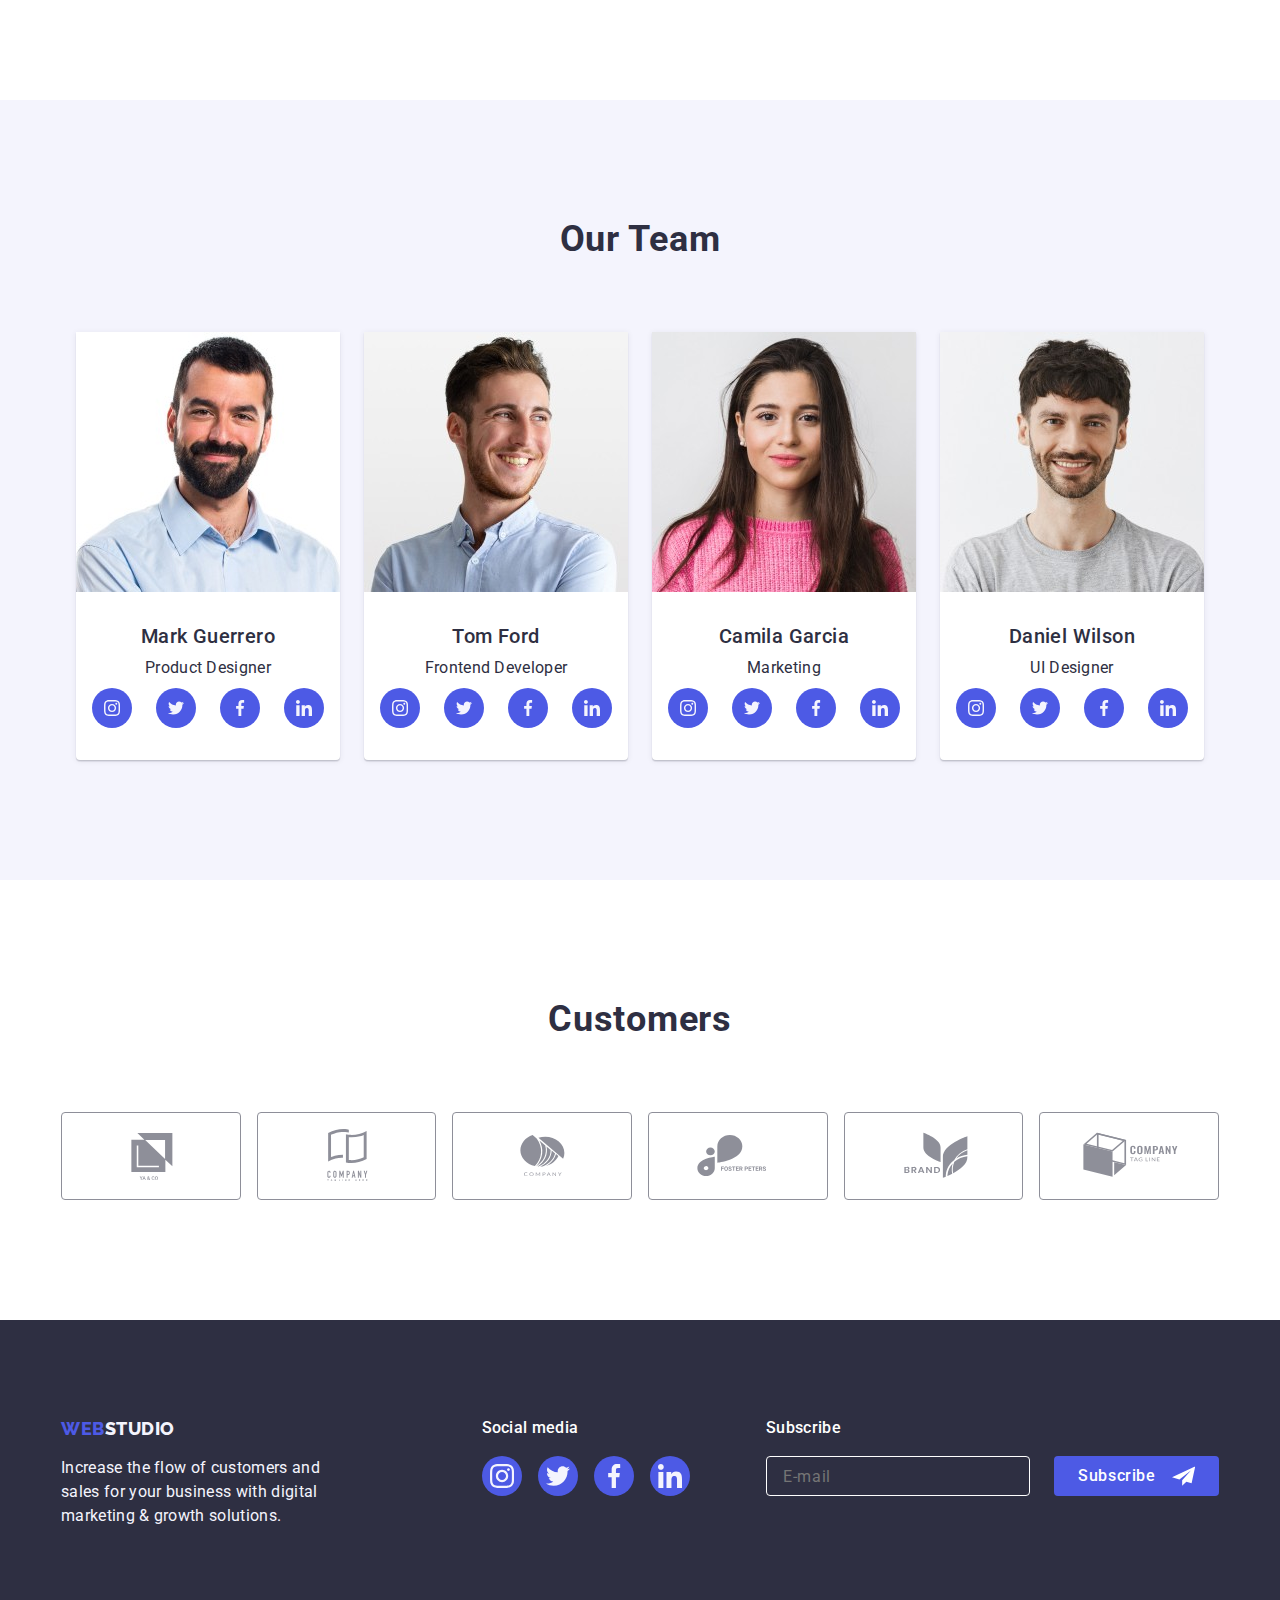
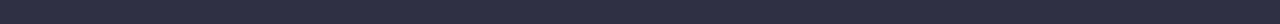
==== commit 4b1639e3: "img retinization" ====
--- a/index.html
+++ b/index.html
@@ -45,6 +45,11 @@
             </li>
           </ul>
         </address>
+        <button class="menu-toggle js-open-menu" aria-expanded="false">
+          <svg class="menu-toggle-icon" width="32" height="22">
+            <use href="./images/icons.svg#icon-menu"></use>
+          </svg>
+        </button>
       </div>
     </header>
     <!--#endregion Header-->
@@ -119,12 +124,13 @@
       <!--#endregion-->
 
       <!--#region Section 2-->
-      <section class="what-we-doing hide">
+      <section class="what-we-doing">
         <div class="container">
           <h2>What are we doing</h2>
           <ul>
             <li>
               <img
+                srcset="images/img_1.jpg 1x, images/img_1@2x.jpg 2x"
                 src="images/img_1.jpg"
                 alt="Desktop site design example on desktop PC"
                 width="360"
@@ -133,6 +139,7 @@
             </li>
             <li>
               <img
+                srcset="images/img_2.jpg 1x, images/img_2@2x.jpg 2x"
                 src="images/img_2.jpg"
                 alt="Mobile site design examples on mobile phone"
                 width="360"
@@ -141,6 +148,7 @@
             </li>
             <li>
               <img
+                srcset="images/img_3.jpg 1x, images/img_3@2x.jpg 2x"
                 src="images/img_3.jpg"
                 alt="Responsive design examples on phone and notebook"
                 width="360"
@@ -159,6 +167,7 @@
           <ul class="team-list">
             <li class="our-team-item">
               <img
+                srcset="images/team_01.jpg 1x, images/team_01@2x.jpg 2x"
                 src="images/team_01.jpg"
                 alt="Team member Mark Guerrero"
                 width="264"
@@ -217,6 +226,7 @@
             </li>
             <li class="our-team-item">
               <img
+                srcset="images/team_02.jpg 1x, images/team_02@2x.jpg 2x"
                 src="images/team_02.jpg"
                 alt="Team member Tom Ford"
                 width="264"
@@ -275,6 +285,7 @@
             </li>
             <li class="our-team-item">
               <img
+                srcset="images/team_03.jpg 1x, images/team_03@2x.jpg 2x"
                 src="images/team_03.jpg"
                 alt="Team member Camila Garcia"
                 width="264"
@@ -333,6 +344,7 @@
             </li>
             <li class="our-team-item">
               <img
+                srcset="images/team_04.jpg 1x, images/team_04@2x.jpg 2x"
                 src="images/team_04.jpg"
                 alt="Team member Daniel Wilson"
                 width="264"
@@ -561,8 +573,89 @@
       </div>
     </footer>
     <!--#endregion Footer-->
+    <!--#region mobile-menu -->
+    <div class="menu-container js-menu-container" id="mobile-menu">
+      <button class="menu-close js-close-menu">
+        <svg class="modal-btn-ico" width="8" height="8">
+          <use href="./images/icons.svg#icon-close"></use>
+        </svg>
+      </button>
+
+      <ul class="mobile-menu">
+        <li><a href="index.html" class="link">Studio</a></li>
+        <li><a href="portfolio.html" class="link">Portfolio</a></li>
+        <li><a href="#Contacts" class="link">Contacts</a></li>
+      </ul>
+      <address class="mobile-addres" id="Contacts">
+        <ul class="mobile-address-list">
+          <li>
+            <a class="mobile-phone" href="tel:+110001111111"
+              >+11 (000) 111-11-11</a
+            >
+          </li>
+          <li>
+            <a class="mobile-mail" href="mailto:info@devstudio.com"
+              >info@devstudio.com</a
+            >
+          </li>
+        </ul>
+      </address>
+      <div class="mob-menu-social">
+        <ul class="mob-menu-social-list">
+          <li class="mob-menu-social-item">
+            <a
+              class="mob-menu-social-lnk"
+              href="http://www.instagram.com"
+              target="_blank"
+            >
+              <svg class="mob-menu-social-ico" width="24" height="24">
+                <use href="./images/icons.svg#icon-instagram"></use>
+              </svg>
+            </a>
+          </li>
+          <li class="mob-menu-social-item">
+            <a
+              class="mob-menu-social-lnk"
+              href="http://twitter.com"
+              target="_blank"
+            >
+              <svg class="mob-menu-social-ico" width="24" height="24">
+                <use href="./images/icons.svg#icon-twitter"></use>
+              </svg>
+            </a>
+          </li>
+          <li class="mob-menu-social-item">
+            <a
+              class="mob-menu-social-lnk"
+              href="http://facebook.com"
+              target="_blank"
+            >
+              <svg class="mob-menu-social-ico" width="24" height="24">
+                <use href="./images/icons.svg#icon-facebook"></use>
+              </svg>
+            </a>
+          </li>
+          <li class="mob-menu-social-item">
+            <a
+              class="mob-menu-social-lnk"
+              href="http://linkedin.com"
+              target="_blank"
+            >
+              <svg class="mob-menu-social-ico" width="24" height="24">
+                <use href="./images/icons.svg#icon-linkedin"></use>
+              </svg>
+            </a>
+          </li>
+        </ul>
+      </div>
+    </div>
+    <!--#endregion mobile-menu -->
+    <!--#region script mobile menu -->
+    <script defer src="js/mobile-menu.js"></script>
+    <!--#endregion script mobile menu -->
     <!--#region Script-->
     <div class="backdrop is-hidden" data-modal>
+      <!-- <div class="backdrop" data-modal> -->
       <div class="modal">
         <button class="modal-close-btn" type="button" data-modal-close>
           <svg class="modal-btn-ico" width="8" height="8">
--- a/css/styles.css
+++ b/css/styles.css
@@ -68,6 +68,11 @@
   margin: 0 auto;
   padding: 0 15px;
 }
+@media screen and (min-width: 1128px) {
+  .container {
+    padding: 0;
+  }
+}
 header {
   border-bottom: 1px solid var(--cornflower);
 }
@@ -77,6 +82,7 @@
   align-items: center;
   background-color: var(--white);
 }
+
 nav {
   display: flex;
   align-items: center;
@@ -116,10 +122,31 @@
     display: none;
   }
 }
-@media screen and (min-width: 1440px) {
+@media screen and (min-width: 1128px) {
   .address-list {
     flex-direction: row;
     font-size: unset;
+  }
+}
+.menu-toggle {
+  padding: 6px;
+  border-radius: 4px;
+  border: none;
+  background-color: transparent;
+  display: flex;
+  justify-content: center;
+  align-items: center;
+  stroke: var(--navy-blue);
+  transition-timing-function: var(--transition);
+  transition-property: stroke;
+}
+.menu-toggle:hover,
+.menu-toggle:focus {
+  stroke: var(--ocean);
+}
+@media screen and (min-width: 767px) {
+  .menu-toggle {
+    display: none;
   }
 }
 h1,
@@ -197,15 +224,40 @@
       rgba(46, 47, 66, 0.7),
       rgba(46, 47, 66, 0.7)
     ),
-    url(../images/hero-bg.jpg);
+    url(../images/hero_bg_768.jpg);
   background-repeat: no-repeat;
   background-position: 50% 50%;
   background-size: cover;
   max-width: 1440px;
 }
-@media screen and (min-width: 1440px) {
+@media (min-resolution: 192dpi) {
+  .hero {
+    background-image: linear-gradient(
+        rgba(46, 47, 66, 0.7),
+        rgba(46, 47, 66, 0.7)
+      ),
+      url(../images/hero_bg_768@2x.jpg);
+  }
+}
+
+@media screen and (min-width: 1128px) {
   .hero {
     padding: 188px 0;
+    background-image: linear-gradient(
+        rgba(46, 47, 66, 0.7),
+        rgba(46, 47, 66, 0.7)
+      ),
+      url(../images/hero_bg.jpg);
+  }
+}
+@media screen and (min-width: 1128px) and (min-resolution: 192dpi) {
+  .hero {
+    padding: 188px 0;
+    background-image: linear-gradient(
+        rgba(46, 47, 66, 0.7),
+        rgba(46, 47, 66, 0.7)
+      ),
+      url(../images/hero_bg@2x.jpg);
   }
 }
 .hero h1 {
@@ -263,7 +315,7 @@
     --items: 2;
   }
 }
-@media screen and (min-width: 1440px) {
+@media screen and (min-width: 1128px) {
   .section-advantages {
     --items: 4;
     --pad-h: 140px;
@@ -295,9 +347,7 @@
 }
 .advantages-header {
   margin: 0 0 8px 0;
-  /* font-size: 20px; */
   font-size: 36px;
-  /* font-weight: 500; */
   font-weight: 700;
   line-height: 111%;
   letter-spacing: 0.02em;
@@ -309,7 +359,7 @@
     text-align: start;
   }
 }
-@media screen and (min-width: 1440px) {
+@media screen and (min-width: 1128px) {
   .advantages-header {
     margin: 8px 0;
     font-weight: 500;
@@ -323,7 +373,7 @@
   border-radius: 4px;
   text-align: center;
 }
-@media screen and (max-width: 1439px) {
+@media screen and (max-width: 1127px) {
   .advantages-img {
     display: none;
   }
@@ -337,7 +387,12 @@
 /*#endregion section-advantages -----------------------------*/
 /*#region what-we-doing ----------------------------------*/
 .what-we-doing {
-  padding: 120px 0;
+  padding-bottom: 120px;
+}
+@media screen and (max-width: 1127px) {
+  .what-we-doing {
+    display: none;
+  }
 }
 .what-we-doing ul {
   margin-top: 72px;
@@ -355,6 +410,11 @@
   background-color: var(--cloud);
   text-align: center;
   min-width: fit-content;
+}
+@media screen and (min-width: 1128px) {
+  .our-team {
+    padding: 120px 0;
+  }
 }
 .our-team-h2 {
   margin-bottom: 72px;
@@ -394,7 +454,7 @@
     --row-items: 2;
   }
 }
-@media screen and (min-width: 1440px) {
+@media screen and (min-width: 1128px) {
   .team-list {
     --row-items: 4;
   }
@@ -444,9 +504,10 @@
     --row-items: 3;
   }
 }
-@media screen and (min-width: 1440px) {
+@media screen and (min-width: 1128px) {
   .section-customers {
     --row-items: 6;
+    padding: 120px 0;
   }
 }
 .section-customers h2 {
@@ -460,7 +521,7 @@
   column-gap: 16px;
   row-gap: 72px;
 }
-@media screen and (min-width: 768px) and (max-width: 1439px) {
+@media screen and (min-width: 768px) and (max-width: 1127px) {
   .customer-list {
     width: 552px;
   }
@@ -512,7 +573,7 @@
     width: calc(552px + 15px * 2);
   }
 }
-@media screen and (min-width: 1440px) {
+@media screen and (min-width: 1128px) {
   .footer .container {
     justify-content: space-between;
     width: 100%;
@@ -545,7 +606,7 @@
     text-align: start;
   }
 }
-@media screen and (min-width: 1440px) {
+@media screen and (min-width: 1128px) {
   .ftr-social {
     margin-left: 41px;
     margin-left: 80px;
@@ -665,12 +726,44 @@
 /*#endregion footer --------------------------------- */
 /*#region portfolio.html ---------------------------------- */
 .section-portfolio {
-  padding: 96px 0 120px 0;
-}
+  --projects-items: 1;
+  padding: 48px 0;
+}
+@media screen and (min-width: 768px) {
+  .section-portfolio {
+    --projects-items: 2;
+    padding: 64px 0 96px;
+  }
+}
+@media screen and (min-width: 1128px) {
+  .section-portfolio {
+    --projects-items: 3;
+    padding: 100px 0 120px;
+  }
+}
+
 .filter {
-  display: flex;
-  justify-content: center;
+  margin-bottom: 48px;
+  display: flex;
+  flex-wrap: wrap;
+  justify-content: start;
   gap: 24px;
+}
+@media screen and (min-width: 768px) {
+  .filter {
+    margin-bottom: 64px;
+    justify-content: center;
+  }
+}
+@media screen and (min-width: 768px) {
+  .filter {
+    margin-bottom: 72px;
+  }
+}
+@media screen and (min-width: 768px) {
+  .filter {
+    /* margin: 64px 0; */
+  }
 }
 .filter button {
   border: 1px solid var(--cornflower);
@@ -696,15 +789,21 @@
   cursor: pointer;
 }
 .section-portfolio .projects {
-  margin-top: 72px;
-  display: flex;
-  justify-content: space-between;
+  margin: 0 auto;
+  display: flex;
+  justify-content: flex-start;
   flex-wrap: wrap;
   gap: 48px 24px;
+  /* width: min-content; */
 }
 .project-item {
   box-shadow: none;
   transition: box-shadow var(--transition);
+  flex-basis: calc(
+    (100% - 24px * (var(--projects-items) - 1)) / var(--projects-items)
+  );
+  /* min-width: 356px; */
+  /* max-width: 400px; */
 }
 .project-item:has(> .project-lnk:hover),
 .project-item:has(> .project-lnk:focus) {
@@ -714,6 +813,9 @@
 .project-div-img {
   position: relative;
   overflow: hidden;
+}
+.project-div-img img {
+  width: 100%;
 }
 .project-overlay {
   padding: 40px 32px;
@@ -744,9 +846,6 @@
   line-height: 1.5;
   letter-spacing: 0.02em;
   color: var(--slate);
-}
-.section-portfolio .projects li {
-  flex-basis: calc((100% - 24px * 2) / 3);
 }
 .project-item-text {
   padding: 32px 16px;
@@ -774,7 +873,7 @@
   top: 50%;
   left: 50%;
   transform: translate(-50%, -50%);
-  width: 408px;
+  width: 392px;
   /* height: 584px; */
   padding: 72px 24px 24px 24px;
   background-color: var(--dairy);
@@ -782,24 +881,11 @@
     0px 2px 1px rgba(0, 0, 0, 0.2);
   border-radius: 4px;
 }
-/* .modal input[type="checkbox"] {
-  -webkit-appearance: none;
-  appearance: none;
-  background-color: transparent;
-  margin: 0;
-  border-radius: 2px;
-  border: 1px solid var(--navy-blue-modal);
-} */
-/* .modal input[type="checkbox"]::before {
-  content: "";
-  display: block;
-  width: 16px;
-  height: 16px;
-  border: 1px solid var(--navy-blue-modal);
-  border-radius: 2px;
-
-  clip-path: polygon(14% 44%, 0 65%, 50% 100%, 100% 16%, 80% 0%, 43% 62%);
-} */
+@media screen and (min-width: 768px) {
+  .modal {
+    width: 408px;
+  }
+}
 .modal-close-btn {
   position: absolute;
   top: 24px;
@@ -814,7 +900,6 @@
   border: 1px solid rgba(0, 0, 0, 0.1);
   border-radius: 50%;
   cursor: pointer;
-  /* transition: background-color var(--transition), border var(--transition); */
   transition: var(--transition);
   transition-property: background-color, border, fill;
 }
@@ -909,7 +994,8 @@
   padding: 11px 38px;
   border: 1px solid var(--navy-blue-modal);
   border-radius: 4px;
-  width: 360px;
+  /* width: 360px; */
+  width: 100%;
   height: 40px;
   font-size: 12px;
   transition: var(--transition);
@@ -960,3 +1046,113 @@
   cursor: pointer;
 }
 /*#endregion modal */
+/*#region mobile-menu */
+.menu-container {
+  position: fixed;
+  top: 0;
+  left: 0;
+  width: 100vw;
+  height: 100vh;
+  padding: 32px;
+  background-color: var(--white);
+  z-index: 999;
+
+  transform: translateX(100%);
+  transition: transform 250ms ease-in-out;
+}
+
+.menu-container.is-open {
+  transform: translateX(0);
+}
+
+.menu-container .menu-close {
+  position: absolute;
+  top: 24px;
+  right: 24px;
+  display: flex;
+  justify-content: center;
+  align-items: center;
+  width: 24px;
+  height: 24px;
+  padding: 0;
+  background-color: var(--cornflower);
+  border: 1px solid rgba(0, 0, 0, 0.1);
+  border-radius: 50%;
+  cursor: pointer;
+  transition: var(--transition);
+  transition-property: background-color, border, fill;
+}
+.menu-container .menu-close:hover,
+.menu-container .menu-close:focus {
+  background-color: var(--ocean);
+  border: transparent;
+  fill: var(--white);
+}
+
+.mobile-menu {
+  padding: 0;
+  margin: 0;
+  list-style: none;
+}
+
+.mobile-menu .link {
+  display: block;
+  padding: 20px 0;
+  font-weight: 700;
+  font-size: 36px;
+  line-height: 111%;
+  letter-spacing: 0.02em;
+  /* color: #fff; */
+  /* text-decoration: none; */
+}
+.mobile-address-list {
+  margin-top: 284px;
+}
+.mobile-address-list li {
+  margin-bottom: 40px;
+}
+.mobile-phone {
+  margin-bottom: 40px;
+  font-weight: 700;
+  font-size: 36px;
+  line-height: 111%;
+  letter-spacing: 0.02em;
+  font-style: normal;
+  /* color: var(--iris); */
+}
+.mobile-mail {
+  font-weight: 500;
+  font-size: 20px;
+  font-style: normal;
+  line-height: 120%;
+  letter-spacing: 0.02em;
+  color: var(--slate);
+}
+.mob-menu-social-list {
+  display: flex;
+  gap: 56px;
+  margin-top: 48px;
+}
+.mob-menu-social-list li {
+  flex-shrink: 0;
+}
+.mob-menu-social-item {
+  display: flex;
+  justify-content: center;
+  align-items: center;
+  width: 40px;
+  height: 40px;
+  border-radius: 50%;
+  background-color: var(--iris);
+  transition: background-color var(--transition);
+}
+.mob-menu-social-item:has(> .mob-menu-social-lnk:hover),
+.mob-menu-social-item:has(> .mob-menu-social-lnk:focus) {
+  background-color: var(--ocean);
+}
+.mob-menu-social-lnk {
+  fill: var(--cloud);
+  width: 24px;
+  height: 24px;
+}
+/*#endregion mobile-menu */
